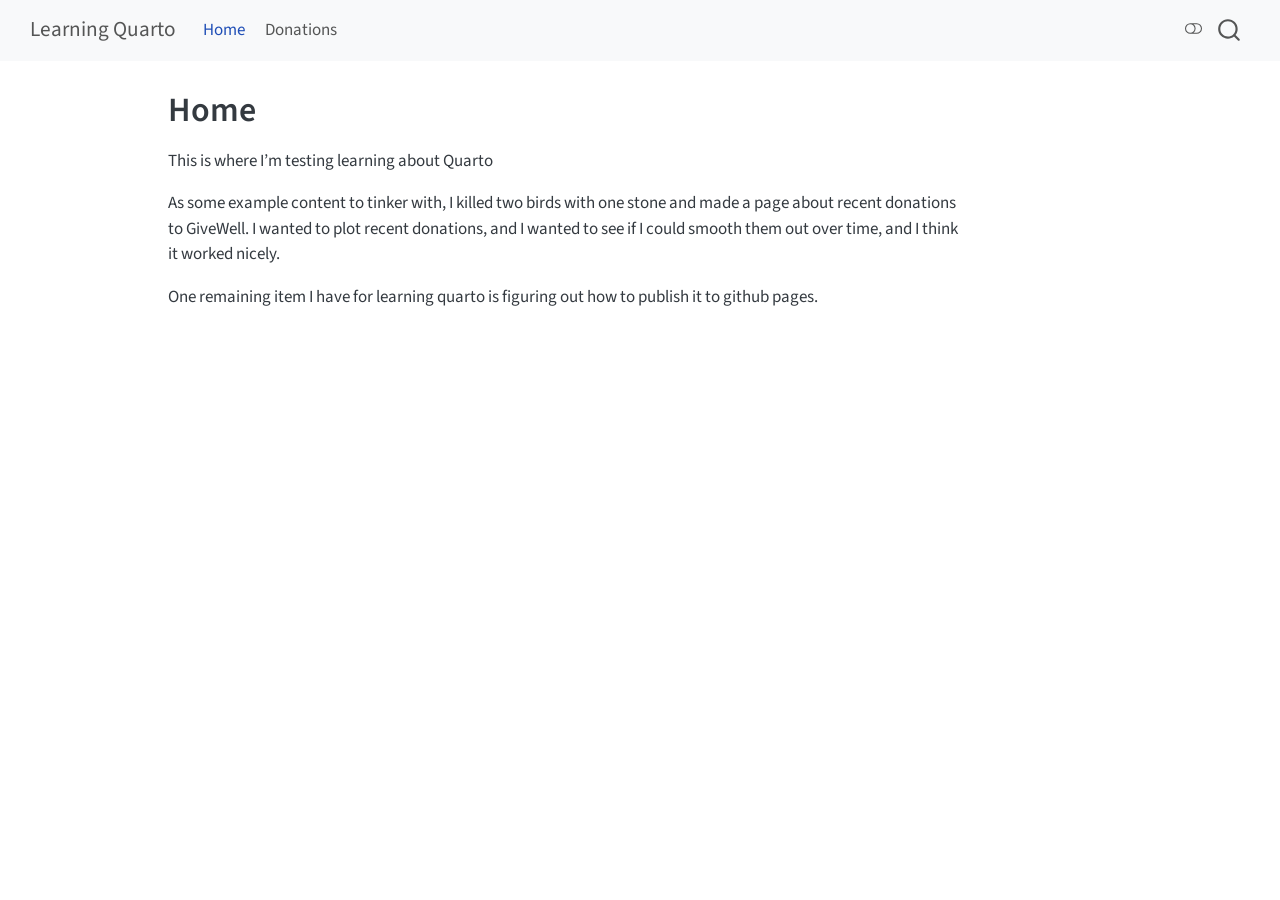
==== index.html @ 23b82c25 "Built site for gh-pages" ====
<!DOCTYPE html>
<html xmlns="http://www.w3.org/1999/xhtml" lang="en" xml:lang="en"><head>

<meta charset="utf-8">
<meta name="generator" content="quarto-1.6.32">

<meta name="viewport" content="width=device-width, initial-scale=1.0, user-scalable=yes">


<title>Home – Learning Quarto</title>
<style>
code{white-space: pre-wrap;}
span.smallcaps{font-variant: small-caps;}
div.columns{display: flex; gap: min(4vw, 1.5em);}
div.column{flex: auto; overflow-x: auto;}
div.hanging-indent{margin-left: 1.5em; text-indent: -1.5em;}
ul.task-list{list-style: none;}
ul.task-list li input[type="checkbox"] {
  width: 0.8em;
  margin: 0 0.8em 0.2em -1em; /* quarto-specific, see https://github.com/quarto-dev/quarto-cli/issues/4556 */ 
  vertical-align: middle;
}
</style>


<script src="site_libs/quarto-nav/quarto-nav.js"></script>
<script src="site_libs/quarto-nav/headroom.min.js"></script>
<script src="site_libs/clipboard/clipboard.min.js"></script>
<script src="site_libs/quarto-search/autocomplete.umd.js"></script>
<script src="site_libs/quarto-search/fuse.min.js"></script>
<script src="site_libs/quarto-search/quarto-search.js"></script>
<meta name="quarto:offset" content="./">
<script src="site_libs/quarto-html/quarto.js"></script>
<script src="site_libs/quarto-html/popper.min.js"></script>
<script src="site_libs/quarto-html/tippy.umd.min.js"></script>
<script src="site_libs/quarto-html/anchor.min.js"></script>
<link href="site_libs/quarto-html/tippy.css" rel="stylesheet">
<link href="site_libs/quarto-html/quarto-syntax-highlighting-2486e1f0a3ee9ee1fc393803a1361cdb.css" rel="stylesheet" class="quarto-color-scheme" id="quarto-text-highlighting-styles">
<link href="site_libs/quarto-html/quarto-syntax-highlighting-dark-6561bbde787c299e21493071c8edc6ff.css" rel="prefetch" class="quarto-color-scheme quarto-color-alternate" id="quarto-text-highlighting-styles">
<script src="site_libs/bootstrap/bootstrap.min.js"></script>
<link href="site_libs/bootstrap/bootstrap-icons.css" rel="stylesheet">
<link href="site_libs/bootstrap/bootstrap-5462d0dc975739fea4b7814f85fabdb2.min.css" rel="stylesheet" append-hash="true" class="quarto-color-scheme" id="quarto-bootstrap" data-mode="light">
<link href="site_libs/bootstrap/bootstrap-dark.min.css" rel="prefetch" class="quarto-color-scheme quarto-color-alternate" id="quarto-bootstrap" data-mode="dark">
<script id="quarto-search-options" type="application/json">{
  "location": "navbar",
  "copy-button": false,
  "collapse-after": 3,
  "panel-placement": "end",
  "type": "overlay",
  "limit": 50,
  "keyboard-shortcut": [
    "f",
    "/",
    "s"
  ],
  "show-item-context": false,
  "language": {
    "search-no-results-text": "No results",
    "search-matching-documents-text": "matching documents",
    "search-copy-link-title": "Copy link to search",
    "search-hide-matches-text": "Hide additional matches",
    "search-more-match-text": "more match in this document",
    "search-more-matches-text": "more matches in this document",
    "search-clear-button-title": "Clear",
    "search-text-placeholder": "",
    "search-detached-cancel-button-title": "Cancel",
    "search-submit-button-title": "Submit",
    "search-label": "Search"
  }
}</script>


<link rel="stylesheet" href="styles.css">
</head>

<body class="nav-fixed">

<div id="quarto-search-results"></div>
  <header id="quarto-header" class="headroom fixed-top">
    <nav class="navbar navbar-expand-lg " data-bs-theme="dark">
      <div class="navbar-container container-fluid">
      <div class="navbar-brand-container mx-auto">
    <a class="navbar-brand" href="./index.html">
    <span class="navbar-title">Learning Quarto</span>
    </a>
  </div>
            <div id="quarto-search" class="" title="Search"></div>
          <button class="navbar-toggler" type="button" data-bs-toggle="collapse" data-bs-target="#navbarCollapse" aria-controls="navbarCollapse" role="menu" aria-expanded="false" aria-label="Toggle navigation" onclick="if (window.quartoToggleHeadroom) { window.quartoToggleHeadroom(); }">
  <span class="navbar-toggler-icon"></span>
</button>
          <div class="collapse navbar-collapse" id="navbarCollapse">
            <ul class="navbar-nav navbar-nav-scroll me-auto">
  <li class="nav-item">
    <a class="nav-link active" href="./index.html" aria-current="page"> 
<span class="menu-text">Home</span></a>
  </li>  
  <li class="nav-item">
    <a class="nav-link" href="./donations.html"> 
<span class="menu-text">Donations</span></a>
  </li>  
</ul>
          </div> <!-- /navcollapse -->
            <div class="quarto-navbar-tools">
  <a href="" class="quarto-color-scheme-toggle quarto-navigation-tool  px-1" onclick="window.quartoToggleColorScheme(); return false;" title="Toggle dark mode"><i class="bi"></i></a>
</div>
      </div> <!-- /container-fluid -->
    </nav>
</header>
<!-- content -->
<div id="quarto-content" class="quarto-container page-columns page-rows-contents page-layout-article page-navbar">
<!-- sidebar -->
<!-- margin-sidebar -->
    <div id="quarto-margin-sidebar" class="sidebar margin-sidebar zindex-bottom">
        
    </div>
<!-- main -->
<main class="content" id="quarto-document-content">

<header id="title-block-header" class="quarto-title-block default">
<div class="quarto-title">
<h1 class="title">Home</h1>
</div>



<div class="quarto-title-meta">

    
  
    
  </div>
  


</header>


<p>This is where I’m testing learning about Quarto</p>
<p>As some example content to tinker with, I killed two birds with one stone and made a page about recent donations to GiveWell. I wanted to plot recent donations, and I wanted to see if I could smooth them out over time, and I think it worked nicely.</p>
<p>One remaining item I have for learning quarto is figuring out how to publish it to github pages.</p>



</main> <!-- /main -->
<script id="quarto-html-after-body" type="application/javascript">
window.document.addEventListener("DOMContentLoaded", function (event) {
  const toggleBodyColorMode = (bsSheetEl) => {
    const mode = bsSheetEl.getAttribute("data-mode");
    const bodyEl = window.document.querySelector("body");
    if (mode === "dark") {
      bodyEl.classList.add("quarto-dark");
      bodyEl.classList.remove("quarto-light");
    } else {
      bodyEl.classList.add("quarto-light");
      bodyEl.classList.remove("quarto-dark");
    }
  }
  const toggleBodyColorPrimary = () => {
    const bsSheetEl = window.document.querySelector("link#quarto-bootstrap");
    if (bsSheetEl) {
      toggleBodyColorMode(bsSheetEl);
    }
  }
  toggleBodyColorPrimary();  
  const disableStylesheet = (stylesheets) => {
    for (let i=0; i < stylesheets.length; i++) {
      const stylesheet = stylesheets[i];
      stylesheet.rel = 'prefetch';
    }
  }
  const enableStylesheet = (stylesheets) => {
    for (let i=0; i < stylesheets.length; i++) {
      const stylesheet = stylesheets[i];
      stylesheet.rel = 'stylesheet';
    }
  }
  const manageTransitions = (selector, allowTransitions) => {
    const els = window.document.querySelectorAll(selector);
    for (let i=0; i < els.length; i++) {
      const el = els[i];
      if (allowTransitions) {
        el.classList.remove('notransition');
      } else {
        el.classList.add('notransition');
      }
    }
  }
  const toggleGiscusIfUsed = (isAlternate, darkModeDefault) => {
    const baseTheme = document.querySelector('#giscus-base-theme')?.value ?? 'light';
    const alternateTheme = document.querySelector('#giscus-alt-theme')?.value ?? 'dark';
    let newTheme = '';
    if(darkModeDefault) {
      newTheme = isAlternate ? baseTheme : alternateTheme;
    } else {
      newTheme = isAlternate ? alternateTheme : baseTheme;
    }
    const changeGiscusTheme = () => {
      // From: https://github.com/giscus/giscus/issues/336
      const sendMessage = (message) => {
        const iframe = document.querySelector('iframe.giscus-frame');
        if (!iframe) return;
        iframe.contentWindow.postMessage({ giscus: message }, 'https://giscus.app');
      }
      sendMessage({
        setConfig: {
          theme: newTheme
        }
      });
    }
    const isGiscussLoaded = window.document.querySelector('iframe.giscus-frame') !== null;
    if (isGiscussLoaded) {
      changeGiscusTheme();
    }
  }
  const toggleColorMode = (alternate) => {
    // Switch the stylesheets
    const alternateStylesheets = window.document.querySelectorAll('link.quarto-color-scheme.quarto-color-alternate');
    manageTransitions('#quarto-margin-sidebar .nav-link', false);
    if (alternate) {
      enableStylesheet(alternateStylesheets);
      for (const sheetNode of alternateStylesheets) {
        if (sheetNode.id === "quarto-bootstrap") {
          toggleBodyColorMode(sheetNode);
        }
      }
    } else {
      disableStylesheet(alternateStylesheets);
      toggleBodyColorPrimary();
    }
    manageTransitions('#quarto-margin-sidebar .nav-link', true);
    // Switch the toggles
    const toggles = window.document.querySelectorAll('.quarto-color-scheme-toggle');
    for (let i=0; i < toggles.length; i++) {
      const toggle = toggles[i];
      if (toggle) {
        if (alternate) {
          toggle.classList.add("alternate");     
        } else {
          toggle.classList.remove("alternate");
        }
      }
    }
    // Hack to workaround the fact that safari doesn't
    // properly recolor the scrollbar when toggling (#1455)
    if (navigator.userAgent.indexOf('Safari') > 0 && navigator.userAgent.indexOf('Chrome') == -1) {
      manageTransitions("body", false);
      window.scrollTo(0, 1);
      setTimeout(() => {
        window.scrollTo(0, 0);
        manageTransitions("body", true);
      }, 40);  
    }
  }
  const isFileUrl = () => { 
    return window.location.protocol === 'file:';
  }
  const hasAlternateSentinel = () => {  
    let styleSentinel = getColorSchemeSentinel();
    if (styleSentinel !== null) {
      return styleSentinel === "alternate";
    } else {
      return false;
    }
  }
  const setStyleSentinel = (alternate) => {
    const value = alternate ? "alternate" : "default";
    if (!isFileUrl()) {
      window.localStorage.setItem("quarto-color-scheme", value);
    } else {
      localAlternateSentinel = value;
    }
  }
  const getColorSchemeSentinel = () => {
    if (!isFileUrl()) {
      const storageValue = window.localStorage.getItem("quarto-color-scheme");
      return storageValue != null ? storageValue : localAlternateSentinel;
    } else {
      return localAlternateSentinel;
    }
  }
  const darkModeDefault = false;
  let localAlternateSentinel = darkModeDefault ? 'alternate' : 'default';
  // Dark / light mode switch
  window.quartoToggleColorScheme = () => {
    // Read the current dark / light value 
    let toAlternate = !hasAlternateSentinel();
    toggleColorMode(toAlternate);
    setStyleSentinel(toAlternate);
    toggleGiscusIfUsed(toAlternate, darkModeDefault);
  };
  // Ensure there is a toggle, if there isn't float one in the top right
  if (window.document.querySelector('.quarto-color-scheme-toggle') === null) {
    const a = window.document.createElement('a');
    a.classList.add('top-right');
    a.classList.add('quarto-color-scheme-toggle');
    a.href = "";
    a.onclick = function() { try { window.quartoToggleColorScheme(); } catch {} return false; };
    const i = window.document.createElement("i");
    i.classList.add('bi');
    a.appendChild(i);
    window.document.body.appendChild(a);
  }
  // Switch to dark mode if need be
  if (hasAlternateSentinel()) {
    toggleColorMode(true);
  } else {
    toggleColorMode(false);
  }
  const icon = "";
  const anchorJS = new window.AnchorJS();
  anchorJS.options = {
    placement: 'right',
    icon: icon
  };
  anchorJS.add('.anchored');
  const isCodeAnnotation = (el) => {
    for (const clz of el.classList) {
      if (clz.startsWith('code-annotation-')) {                     
        return true;
      }
    }
    return false;
  }
  const onCopySuccess = function(e) {
    // button target
    const button = e.trigger;
    // don't keep focus
    button.blur();
    // flash "checked"
    button.classList.add('code-copy-button-checked');
    var currentTitle = button.getAttribute("title");
    button.setAttribute("title", "Copied!");
    let tooltip;
    if (window.bootstrap) {
      button.setAttribute("data-bs-toggle", "tooltip");
      button.setAttribute("data-bs-placement", "left");
      button.setAttribute("data-bs-title", "Copied!");
      tooltip = new bootstrap.Tooltip(button, 
        { trigger: "manual", 
          customClass: "code-copy-button-tooltip",
          offset: [0, -8]});
      tooltip.show();    
    }
    setTimeout(function() {
      if (tooltip) {
        tooltip.hide();
        button.removeAttribute("data-bs-title");
        button.removeAttribute("data-bs-toggle");
        button.removeAttribute("data-bs-placement");
      }
      button.setAttribute("title", currentTitle);
      button.classList.remove('code-copy-button-checked');
    }, 1000);
    // clear code selection
    e.clearSelection();
  }
  const getTextToCopy = function(trigger) {
      const codeEl = trigger.previousElementSibling.cloneNode(true);
      for (const childEl of codeEl.children) {
        if (isCodeAnnotation(childEl)) {
          childEl.remove();
        }
      }
      return codeEl.innerText;
  }
  const clipboard = new window.ClipboardJS('.code-copy-button:not([data-in-quarto-modal])', {
    text: getTextToCopy
  });
  clipboard.on('success', onCopySuccess);
  if (window.document.getElementById('quarto-embedded-source-code-modal')) {
    // For code content inside modals, clipBoardJS needs to be initialized with a container option
    // TODO: Check when it could be a function (https://github.com/zenorocha/clipboard.js/issues/860)
    const clipboardModal = new window.ClipboardJS('.code-copy-button[data-in-quarto-modal]', {
      text: getTextToCopy,
      container: window.document.getElementById('quarto-embedded-source-code-modal')
    });
    clipboardModal.on('success', onCopySuccess);
  }
    var localhostRegex = new RegExp(/^(?:http|https):\/\/localhost\:?[0-9]*\//);
    var mailtoRegex = new RegExp(/^mailto:/);
      var filterRegex = new RegExp("https:\/\/GSmithApps\.github\.io\/donations\/");
    var isInternal = (href) => {
        return filterRegex.test(href) || localhostRegex.test(href) || mailtoRegex.test(href);
    }
    // Inspect non-navigation links and adorn them if external
 	var links = window.document.querySelectorAll('a[href]:not(.nav-link):not(.navbar-brand):not(.toc-action):not(.sidebar-link):not(.sidebar-item-toggle):not(.pagination-link):not(.no-external):not([aria-hidden]):not(.dropdown-item):not(.quarto-navigation-tool):not(.about-link)');
    for (var i=0; i<links.length; i++) {
      const link = links[i];
      if (!isInternal(link.href)) {
        // undo the damage that might have been done by quarto-nav.js in the case of
        // links that we want to consider external
        if (link.dataset.originalHref !== undefined) {
          link.href = link.dataset.originalHref;
        }
      }
    }
  function tippyHover(el, contentFn, onTriggerFn, onUntriggerFn) {
    const config = {
      allowHTML: true,
      maxWidth: 500,
      delay: 100,
      arrow: false,
      appendTo: function(el) {
          return el.parentElement;
      },
      interactive: true,
      interactiveBorder: 10,
      theme: 'quarto',
      placement: 'bottom-start',
    };
    if (contentFn) {
      config.content = contentFn;
    }
    if (onTriggerFn) {
      config.onTrigger = onTriggerFn;
    }
    if (onUntriggerFn) {
      config.onUntrigger = onUntriggerFn;
    }
    window.tippy(el, config); 
  }
  const noterefs = window.document.querySelectorAll('a[role="doc-noteref"]');
  for (var i=0; i<noterefs.length; i++) {
    const ref = noterefs[i];
    tippyHover(ref, function() {
      // use id or data attribute instead here
      let href = ref.getAttribute('data-footnote-href') || ref.getAttribute('href');
      try { href = new URL(href).hash; } catch {}
      const id = href.replace(/^#\/?/, "");
      const note = window.document.getElementById(id);
      if (note) {
        return note.innerHTML;
      } else {
        return "";
      }
    });
  }
  const xrefs = window.document.querySelectorAll('a.quarto-xref');
  const processXRef = (id, note) => {
    // Strip column container classes
    const stripColumnClz = (el) => {
      el.classList.remove("page-full", "page-columns");
      if (el.children) {
        for (const child of el.children) {
          stripColumnClz(child);
        }
      }
    }
    stripColumnClz(note)
    if (id === null || id.startsWith('sec-')) {
      // Special case sections, only their first couple elements
      const container = document.createElement("div");
      if (note.children && note.children.length > 2) {
        container.appendChild(note.children[0].cloneNode(true));
        for (let i = 1; i < note.children.length; i++) {
          const child = note.children[i];
          if (child.tagName === "P" && child.innerText === "") {
            continue;
          } else {
            container.appendChild(child.cloneNode(true));
            break;
          }
        }
        if (window.Quarto?.typesetMath) {
          window.Quarto.typesetMath(container);
        }
        return container.innerHTML
      } else {
        if (window.Quarto?.typesetMath) {
          window.Quarto.typesetMath(note);
        }
        return note.innerHTML;
      }
    } else {
      // Remove any anchor links if they are present
      const anchorLink = note.querySelector('a.anchorjs-link');
      if (anchorLink) {
        anchorLink.remove();
      }
      if (window.Quarto?.typesetMath) {
        window.Quarto.typesetMath(note);
      }
      // TODO in 1.5, we should make sure this works without a callout special case
      if (note.classList.contains("callout")) {
        return note.outerHTML;
      } else {
        return note.innerHTML;
      }
    }
  }
  for (var i=0; i<xrefs.length; i++) {
    const xref = xrefs[i];
    tippyHover(xref, undefined, function(instance) {
      instance.disable();
      let url = xref.getAttribute('href');
      let hash = undefined; 
      if (url.startsWith('#')) {
        hash = url;
      } else {
        try { hash = new URL(url).hash; } catch {}
      }
      if (hash) {
        const id = hash.replace(/^#\/?/, "");
        const note = window.document.getElementById(id);
        if (note !== null) {
          try {
            const html = processXRef(id, note.cloneNode(true));
            instance.setContent(html);
          } finally {
            instance.enable();
            instance.show();
          }
        } else {
          // See if we can fetch this
          fetch(url.split('#')[0])
          .then(res => res.text())
          .then(html => {
            const parser = new DOMParser();
            const htmlDoc = parser.parseFromString(html, "text/html");
            const note = htmlDoc.getElementById(id);
            if (note !== null) {
              const html = processXRef(id, note);
              instance.setContent(html);
            } 
          }).finally(() => {
            instance.enable();
            instance.show();
          });
        }
      } else {
        // See if we can fetch a full url (with no hash to target)
        // This is a special case and we should probably do some content thinning / targeting
        fetch(url)
        .then(res => res.text())
        .then(html => {
          const parser = new DOMParser();
          const htmlDoc = parser.parseFromString(html, "text/html");
          const note = htmlDoc.querySelector('main.content');
          if (note !== null) {
            // This should only happen for chapter cross references
            // (since there is no id in the URL)
            // remove the first header
            if (note.children.length > 0 && note.children[0].tagName === "HEADER") {
              note.children[0].remove();
            }
            const html = processXRef(null, note);
            instance.setContent(html);
          } 
        }).finally(() => {
          instance.enable();
          instance.show();
        });
      }
    }, function(instance) {
    });
  }
      let selectedAnnoteEl;
      const selectorForAnnotation = ( cell, annotation) => {
        let cellAttr = 'data-code-cell="' + cell + '"';
        let lineAttr = 'data-code-annotation="' +  annotation + '"';
        const selector = 'span[' + cellAttr + '][' + lineAttr + ']';
        return selector;
      }
      const selectCodeLines = (annoteEl) => {
        const doc = window.document;
        const targetCell = annoteEl.getAttribute("data-target-cell");
        const targetAnnotation = annoteEl.getAttribute("data-target-annotation");
        const annoteSpan = window.document.querySelector(selectorForAnnotation(targetCell, targetAnnotation));
        const lines = annoteSpan.getAttribute("data-code-lines").split(",");
        const lineIds = lines.map((line) => {
          return targetCell + "-" + line;
        })
        let top = null;
        let height = null;
        let parent = null;
        if (lineIds.length > 0) {
            //compute the position of the single el (top and bottom and make a div)
            const el = window.document.getElementById(lineIds[0]);
            top = el.offsetTop;
            height = el.offsetHeight;
            parent = el.parentElement.parentElement;
          if (lineIds.length > 1) {
            const lastEl = window.document.getElementById(lineIds[lineIds.length - 1]);
            const bottom = lastEl.offsetTop + lastEl.offsetHeight;
            height = bottom - top;
          }
          if (top !== null && height !== null && parent !== null) {
            // cook up a div (if necessary) and position it 
            let div = window.document.getElementById("code-annotation-line-highlight");
            if (div === null) {
              div = window.document.createElement("div");
              div.setAttribute("id", "code-annotation-line-highlight");
              div.style.position = 'absolute';
              parent.appendChild(div);
            }
            div.style.top = top - 2 + "px";
            div.style.height = height + 4 + "px";
            div.style.left = 0;
            let gutterDiv = window.document.getElementById("code-annotation-line-highlight-gutter");
            if (gutterDiv === null) {
              gutterDiv = window.document.createElement("div");
              gutterDiv.setAttribute("id", "code-annotation-line-highlight-gutter");
              gutterDiv.style.position = 'absolute';
              const codeCell = window.document.getElementById(targetCell);
              const gutter = codeCell.querySelector('.code-annotation-gutter');
              gutter.appendChild(gutterDiv);
            }
            gutterDiv.style.top = top - 2 + "px";
            gutterDiv.style.height = height + 4 + "px";
          }
          selectedAnnoteEl = annoteEl;
        }
      };
      const unselectCodeLines = () => {
        const elementsIds = ["code-annotation-line-highlight", "code-annotation-line-highlight-gutter"];
        elementsIds.forEach((elId) => {
          const div = window.document.getElementById(elId);
          if (div) {
            div.remove();
          }
        });
        selectedAnnoteEl = undefined;
      };
        // Handle positioning of the toggle
    window.addEventListener(
      "resize",
      throttle(() => {
        elRect = undefined;
        if (selectedAnnoteEl) {
          selectCodeLines(selectedAnnoteEl);
        }
      }, 10)
    );
    function throttle(fn, ms) {
    let throttle = false;
    let timer;
      return (...args) => {
        if(!throttle) { // first call gets through
            fn.apply(this, args);
            throttle = true;
        } else { // all the others get throttled
            if(timer) clearTimeout(timer); // cancel #2
            timer = setTimeout(() => {
              fn.apply(this, args);
              timer = throttle = false;
            }, ms);
        }
      };
    }
      // Attach click handler to the DT
      const annoteDls = window.document.querySelectorAll('dt[data-target-cell]');
      for (const annoteDlNode of annoteDls) {
        annoteDlNode.addEventListener('click', (event) => {
          const clickedEl = event.target;
          if (clickedEl !== selectedAnnoteEl) {
            unselectCodeLines();
            const activeEl = window.document.querySelector('dt[data-target-cell].code-annotation-active');
            if (activeEl) {
              activeEl.classList.remove('code-annotation-active');
            }
            selectCodeLines(clickedEl);
            clickedEl.classList.add('code-annotation-active');
          } else {
            // Unselect the line
            unselectCodeLines();
            clickedEl.classList.remove('code-annotation-active');
          }
        });
      }
  const findCites = (el) => {
    const parentEl = el.parentElement;
    if (parentEl) {
      const cites = parentEl.dataset.cites;
      if (cites) {
        return {
          el,
          cites: cites.split(' ')
        };
      } else {
        return findCites(el.parentElement)
      }
    } else {
      return undefined;
    }
  };
  var bibliorefs = window.document.querySelectorAll('a[role="doc-biblioref"]');
  for (var i=0; i<bibliorefs.length; i++) {
    const ref = bibliorefs[i];
    const citeInfo = findCites(ref);
    if (citeInfo) {
      tippyHover(citeInfo.el, function() {
        var popup = window.document.createElement('div');
        citeInfo.cites.forEach(function(cite) {
          var citeDiv = window.document.createElement('div');
          citeDiv.classList.add('hanging-indent');
          citeDiv.classList.add('csl-entry');
          var biblioDiv = window.document.getElementById('ref-' + cite);
          if (biblioDiv) {
            citeDiv.innerHTML = biblioDiv.innerHTML;
          }
          popup.appendChild(citeDiv);
        });
        return popup.innerHTML;
      });
    }
  }
});
</script>
</div> <!-- /content -->




</body></html>
---- site_libs/quarto-html/tippy.css ----
.tippy-box[data-animation=fade][data-state=hidden]{opacity:0}[data-tippy-root]{max-width:calc(100vw - 10px)}.tippy-box{position:relative;background-color:#333;color:#fff;border-radius:4px;font-size:14px;line-height:1.4;white-space:normal;outline:0;transition-property:transform,visibility,opacity}.tippy-box[data-placement^=top]>.tippy-arrow{bottom:0}.tippy-box[data-placement^=top]>.tippy-arrow:before{bottom:-7px;left:0;border-width:8px 8px 0;border-top-color:initial;transform-origin:center top}.tippy-box[data-placement^=bottom]>.tippy-arrow{top:0}.tippy-box[data-placement^=bottom]>.tippy-arrow:before{top:-7px;left:0;border-width:0 8px 8px;border-bottom-color:initial;transform-origin:center bottom}.tippy-box[data-placement^=left]>.tippy-arrow{right:0}.tippy-box[data-placement^=left]>.tippy-arrow:before{border-width:8px 0 8px 8px;border-left-color:initial;right:-7px;transform-origin:center left}.tippy-box[data-placement^=right]>.tippy-arrow{left:0}.tippy-box[data-placement^=right]>.tippy-arrow:before{left:-7px;border-width:8px 8px 8px 0;border-right-color:initial;transform-origin:center right}.tippy-box[data-inertia][data-state=visible]{transition-timing-function:cubic-bezier(.54,1.5,.38,1.11)}.tippy-arrow{width:16px;height:16px;color:#333}.tippy-arrow:before{content:"";position:absolute;border-color:transparent;border-style:solid}.tippy-content{position:relative;padding:5px 9px;z-index:1}
---- site_libs/quarto-html/quarto-syntax-highlighting-2486e1f0a3ee9ee1fc393803a1361cdb.css ----
/* quarto syntax highlight colors */
:root {
  --quarto-hl-ot-color: #003B4F;
  --quarto-hl-at-color: #657422;
  --quarto-hl-ss-color: #20794D;
  --quarto-hl-an-color: #5E5E5E;
  --quarto-hl-fu-color: #4758AB;
  --quarto-hl-st-color: #20794D;
  --quarto-hl-cf-color: #003B4F;
  --quarto-hl-op-color: #5E5E5E;
  --quarto-hl-er-color: #AD0000;
  --quarto-hl-bn-color: #AD0000;
  --quarto-hl-al-color: #AD0000;
  --quarto-hl-va-color: #111111;
  --quarto-hl-bu-color: inherit;
  --quarto-hl-ex-color: inherit;
  --quarto-hl-pp-color: #AD0000;
  --quarto-hl-in-color: #5E5E5E;
  --quarto-hl-vs-color: #20794D;
  --quarto-hl-wa-color: #5E5E5E;
  --quarto-hl-do-color: #5E5E5E;
  --quarto-hl-im-color: #00769E;
  --quarto-hl-ch-color: #20794D;
  --quarto-hl-dt-color: #AD0000;
  --quarto-hl-fl-color: #AD0000;
  --quarto-hl-co-color: #5E5E5E;
  --quarto-hl-cv-color: #5E5E5E;
  --quarto-hl-cn-color: #8f5902;
  --quarto-hl-sc-color: #5E5E5E;
  --quarto-hl-dv-color: #AD0000;
  --quarto-hl-kw-color: #003B4F;
}

/* other quarto variables */
:root {
  --quarto-font-monospace: SFMono-Regular, Menlo, Monaco, Consolas, "Liberation Mono", "Courier New", monospace;
}

pre > code.sourceCode > span {
  color: #003B4F;
}

code span {
  color: #003B4F;
}

code.sourceCode > span {
  color: #003B4F;
}

div.sourceCode,
div.sourceCode pre.sourceCode {
  color: #003B4F;
}

code span.ot {
  color: #003B4F;
  font-style: inherit;
}

code span.at {
  color: #657422;
  font-style: inherit;
}

code span.ss {
  color: #20794D;
  font-style: inherit;
}

code span.an {
  color: #5E5E5E;
  font-style: inherit;
}

code span.fu {
  color: #4758AB;
  font-style: inherit;
}

code span.st {
  color: #20794D;
  font-style: inherit;
}

code span.cf {
  color: #003B4F;
  font-weight: bold;
  font-style: inherit;
}

code span.op {
  color: #5E5E5E;
  font-style: inherit;
}

code span.er {
  color: #AD0000;
  font-style: inherit;
}

code span.bn {
  color: #AD0000;
  font-style: inherit;
}

code span.al {
  color: #AD0000;
  font-style: inherit;
}

code span.va {
  color: #111111;
  font-style: inherit;
}

code span.bu {
  font-style: inherit;
}

code span.ex {
  font-style: inherit;
}

code span.pp {
  color: #AD0000;
  font-style: inherit;
}

code span.in {
  color: #5E5E5E;
  font-style: inherit;
}

code span.vs {
  color: #20794D;
  font-style: inherit;
}

code span.wa {
  color: #5E5E5E;
  font-style: italic;
}

code span.do {
  color: #5E5E5E;
  font-style: italic;
}

code span.im {
  color: #00769E;
  font-style: inherit;
}

code span.ch {
  color: #20794D;
  font-style: inherit;
}

code span.dt {
  color: #AD0000;
  font-style: inherit;
}

code span.fl {
  color: #AD0000;
  font-style: inherit;
}

code span.co {
  color: #5E5E5E;
  font-style: inherit;
}

code span.cv {
  color: #5E5E5E;
  font-style: italic;
}

code span.cn {
  color: #8f5902;
  font-style: inherit;
}

code span.sc {
  color: #5E5E5E;
  font-style: inherit;
}

code span.dv {
  color: #AD0000;
  font-style: inherit;
}

code span.kw {
  color: #003B4F;
  font-weight: bold;
  font-style: inherit;
}

.prevent-inlining {
  content: "</";
}

/*# sourceMappingURL=b94514f873b6ebc3b38fab26346a7c13.css.map */
---- site_libs/quarto-html/quarto-syntax-highlighting-dark-6561bbde787c299e21493071c8edc6ff.css ----
/* quarto syntax highlight colors */
:root {
  --quarto-hl-al-color: #f07178;
  --quarto-hl-an-color: #d4d0ab;
  --quarto-hl-at-color: #00e0e0;
  --quarto-hl-bn-color: #d4d0ab;
  --quarto-hl-bu-color: #abe338;
  --quarto-hl-ch-color: #abe338;
  --quarto-hl-co-color: #f8f8f2;
  --quarto-hl-cv-color: #ffd700;
  --quarto-hl-cn-color: #ffd700;
  --quarto-hl-cf-color: #ffa07a;
  --quarto-hl-dt-color: #ffa07a;
  --quarto-hl-dv-color: #d4d0ab;
  --quarto-hl-do-color: #f8f8f2;
  --quarto-hl-er-color: #f07178;
  --quarto-hl-ex-color: #00e0e0;
  --quarto-hl-fl-color: #d4d0ab;
  --quarto-hl-fu-color: #ffa07a;
  --quarto-hl-im-color: #abe338;
  --quarto-hl-in-color: #d4d0ab;
  --quarto-hl-kw-color: #ffa07a;
  --quarto-hl-op-color: #ffa07a;
  --quarto-hl-ot-color: #00e0e0;
  --quarto-hl-pp-color: #dcc6e0;
  --quarto-hl-re-color: #00e0e0;
  --quarto-hl-sc-color: #abe338;
  --quarto-hl-ss-color: #abe338;
  --quarto-hl-st-color: #abe338;
  --quarto-hl-va-color: #00e0e0;
  --quarto-hl-vs-color: #abe338;
  --quarto-hl-wa-color: #dcc6e0;
}

/* other quarto variables */
:root {
  --quarto-font-monospace: SFMono-Regular, Menlo, Monaco, Consolas, "Liberation Mono", "Courier New", monospace;
}

code span.al {
  background-color: #2a0f15;
  font-weight: bold;
  color: #f07178;
}

code span.an {
  color: #d4d0ab;
}

code span.at {
  color: #00e0e0;
}

code span.bn {
  color: #d4d0ab;
}

code span.bu {
  color: #abe338;
}

code span.ch {
  color: #abe338;
}

code span.co {
  font-style: italic;
  color: #f8f8f2;
}

code span.cv {
  color: #ffd700;
}

code span.cn {
  color: #ffd700;
}

code span.cf {
  font-weight: bold;
  color: #ffa07a;
}

code span.dt {
  color: #ffa07a;
}

code span.dv {
  color: #d4d0ab;
}

code span.do {
  color: #f8f8f2;
}

code span.er {
  color: #f07178;
  text-decoration: underline;
}

code span.ex {
  font-weight: bold;
  color: #00e0e0;
}

code span.fl {
  color: #d4d0ab;
}

code span.fu {
  color: #ffa07a;
}

code span.im {
  color: #abe338;
}

code span.in {
  color: #d4d0ab;
}

code span.kw {
  font-weight: bold;
  color: #ffa07a;
}

pre > code.sourceCode > span {
  color: #f8f8f2;
}

code span {
  color: #f8f8f2;
}

code.sourceCode > span {
  color: #f8f8f2;
}

div.sourceCode,
div.sourceCode pre.sourceCode {
  color: #f8f8f2;
}

code span.op {
  color: #ffa07a;
}

code span.ot {
  color: #00e0e0;
}

code span.pp {
  color: #dcc6e0;
}

code span.re {
  background-color: #f8f8f2;
  color: #00e0e0;
}

code span.sc {
  color: #abe338;
}

code span.ss {
  color: #abe338;
}

code span.st {
  color: #abe338;
}

code span.va {
  color: #00e0e0;
}

code span.vs {
  color: #abe338;
}

code span.wa {
  color: #dcc6e0;
}

.prevent-inlining {
  content: "</";
}

/*# sourceMappingURL=57d8a8161c506fdf63dfcc181aae992d.css.map */
---- styles.css ----
/* css styles */
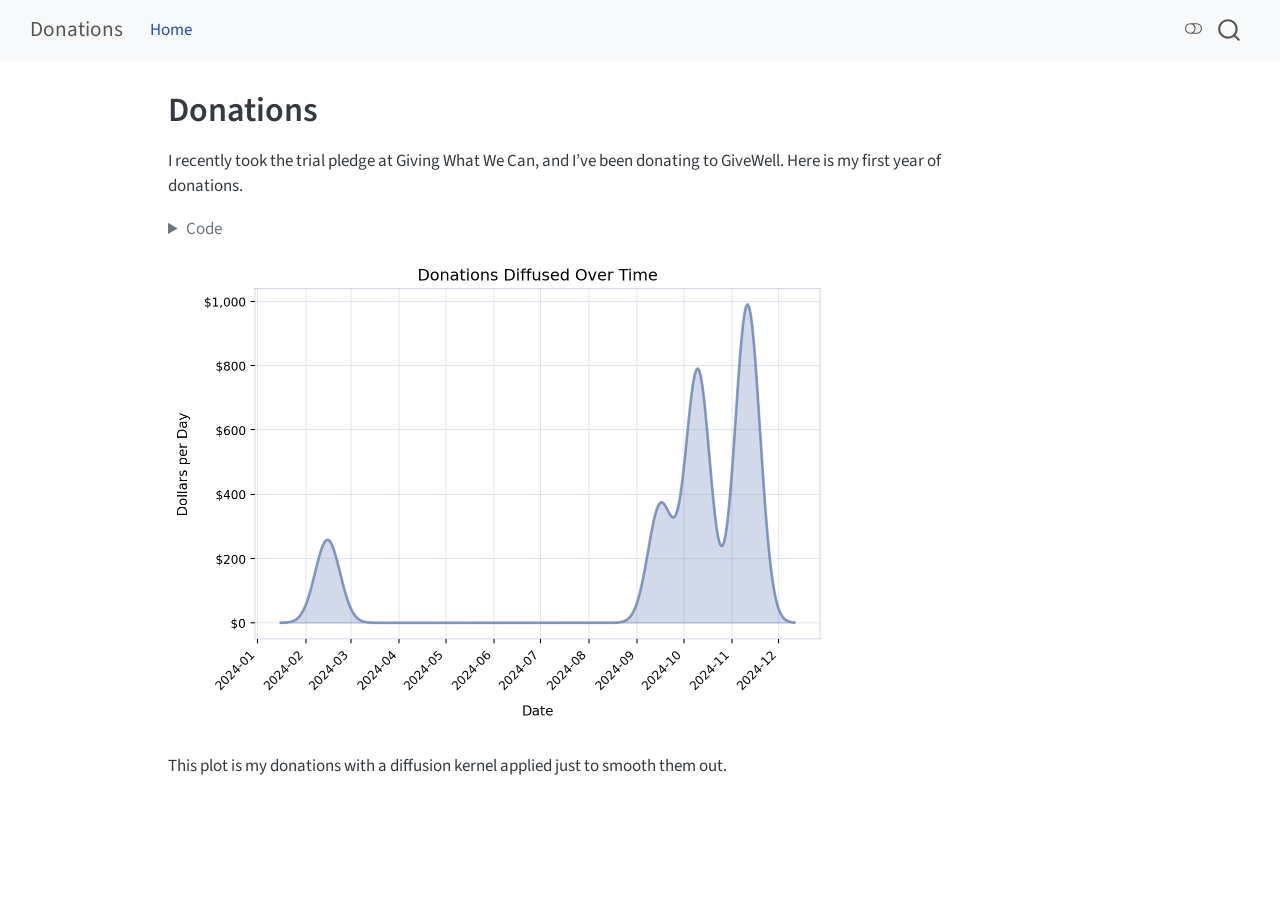
==== commit abd0fc78: "Built site for gh-pages" ====
--- a/index.html
+++ b/index.html
@@ -7,7 +7,7 @@
 <meta name="viewport" content="width=device-width, initial-scale=1.0, user-scalable=yes">
 
 
-<title>Home – Learning Quarto</title>
+<title>Donations</title>
 <style>
 code{white-space: pre-wrap;}
 span.smallcaps{font-variant: small-caps;}
@@ -19,6 +19,40 @@
   width: 0.8em;
   margin: 0 0.8em 0.2em -1em; /* quarto-specific, see https://github.com/quarto-dev/quarto-cli/issues/4556 */ 
   vertical-align: middle;
+}
+/* CSS for syntax highlighting */
+pre > code.sourceCode { white-space: pre; position: relative; }
+pre > code.sourceCode > span { line-height: 1.25; }
+pre > code.sourceCode > span:empty { height: 1.2em; }
+.sourceCode { overflow: visible; }
+code.sourceCode > span { color: inherit; text-decoration: inherit; }
+div.sourceCode { margin: 1em 0; }
+pre.sourceCode { margin: 0; }
+@media screen {
+div.sourceCode { overflow: auto; }
+}
+@media print {
+pre > code.sourceCode { white-space: pre-wrap; }
+pre > code.sourceCode > span { display: inline-block; text-indent: -5em; padding-left: 5em; }
+}
+pre.numberSource code
+  { counter-reset: source-line 0; }
+pre.numberSource code > span
+  { position: relative; left: -4em; counter-increment: source-line; }
+pre.numberSource code > span > a:first-child::before
+  { content: counter(source-line);
+    position: relative; left: -1em; text-align: right; vertical-align: baseline;
+    border: none; display: inline-block;
+    -webkit-touch-callout: none; -webkit-user-select: none;
+    -khtml-user-select: none; -moz-user-select: none;
+    -ms-user-select: none; user-select: none;
+    padding: 0 4px; width: 4em;
+  }
+pre.numberSource { margin-left: 3em;  padding-left: 4px; }
+div.sourceCode
+  {   }
+@media screen {
+pre > code.sourceCode > span > a:first-child::before { text-decoration: underline; }
 }
 </style>
 
@@ -81,7 +115,7 @@
       <div class="navbar-container container-fluid">
       <div class="navbar-brand-container mx-auto">
     <a class="navbar-brand" href="./index.html">
-    <span class="navbar-title">Learning Quarto</span>
+    <span class="navbar-title">Donations</span>
     </a>
   </div>
             <div id="quarto-search" class="" title="Search"></div>
@@ -93,10 +127,6 @@
   <li class="nav-item">
     <a class="nav-link active" href="./index.html" aria-current="page"> 
 <span class="menu-text">Home</span></a>
-  </li>  
-  <li class="nav-item">
-    <a class="nav-link" href="./donations.html"> 
-<span class="menu-text">Donations</span></a>
   </li>  
 </ul>
           </div> <!-- /navcollapse -->
@@ -118,7 +148,7 @@
 
 <header id="title-block-header" class="quarto-title-block default">
 <div class="quarto-title">
-<h1 class="title">Home</h1>
+<h1 class="title">Donations</h1>
 </div>
 
 
@@ -135,9 +165,33 @@
 </header>
 
 
-<p>This is where I’m testing learning about Quarto</p>
-<p>As some example content to tinker with, I killed two birds with one stone and made a page about recent donations to GiveWell. I wanted to plot recent donations, and I wanted to see if I could smooth them out over time, and I think it worked nicely.</p>
-<p>One remaining item I have for learning quarto is figuring out how to publish it to github pages.</p>
+<p>I recently took the trial pledge at Giving What We Can, and I’ve been donating to GiveWell. Here is my first year of donations.</p>
+<div id="52fcdfbd" class="cell" data-execution_count="1">
+<details class="code-fold">
+<summary>Code</summary>
+<div class="sourceCode cell-code" id="cb1"><pre class="sourceCode python code-with-copy"><code class="sourceCode python"><span id="cb1-1"><a href="#cb1-1" aria-hidden="true" tabindex="-1"></a><span class="im">from</span> graph_donations <span class="im">import</span> Donation, graph_donations</span>
+<span id="cb1-2"><a href="#cb1-2" aria-hidden="true" tabindex="-1"></a><span class="im">from</span> datetime <span class="im">import</span> date</span>
+<span id="cb1-3"><a href="#cb1-3" aria-hidden="true" tabindex="-1"></a></span>
+<span id="cb1-4"><a href="#cb1-4" aria-hidden="true" tabindex="-1"></a>graph_donations(</span>
+<span id="cb1-5"><a href="#cb1-5" aria-hidden="true" tabindex="-1"></a>  sigma<span class="op">=</span><span class="dv">8</span>, <span class="co"># controls spread of the diffusion (in days)</span></span>
+<span id="cb1-6"><a href="#cb1-6" aria-hidden="true" tabindex="-1"></a>  padding_days<span class="op">=</span><span class="dv">30</span>,</span>
+<span id="cb1-7"><a href="#cb1-7" aria-hidden="true" tabindex="-1"></a>  donations<span class="op">=</span>[</span>
+<span id="cb1-8"><a href="#cb1-8" aria-hidden="true" tabindex="-1"></a>    Donation(date(<span class="dv">2024</span>, <span class="dv">2</span>, <span class="dv">15</span>), <span class="fl">5181.30</span>),</span>
+<span id="cb1-9"><a href="#cb1-9" aria-hidden="true" tabindex="-1"></a>    Donation(date(<span class="dv">2024</span>, <span class="dv">9</span>, <span class="dv">16</span>), <span class="fl">7318.04</span>),</span>
+<span id="cb1-10"><a href="#cb1-10" aria-hidden="true" tabindex="-1"></a>    Donation(date(<span class="dv">2024</span>, <span class="dv">10</span>, <span class="dv">10</span>), <span class="fl">15774.05</span>),</span>
+<span id="cb1-11"><a href="#cb1-11" aria-hidden="true" tabindex="-1"></a>    Donation(date(<span class="dv">2024</span>, <span class="dv">11</span>, <span class="dv">11</span>), <span class="fl">13548.43</span> <span class="op">+</span> <span class="fl">6305.20</span>),</span>
+<span id="cb1-12"><a href="#cb1-12" aria-hidden="true" tabindex="-1"></a>  ]</span>
+<span id="cb1-13"><a href="#cb1-13" aria-hidden="true" tabindex="-1"></a>)<span class="op">;</span></span></code><button title="Copy to Clipboard" class="code-copy-button"><i class="bi"></i></button></pre></div>
+</details>
+<div class="cell-output cell-output-display">
+<div>
+<figure class="figure">
+<p><img src="index_files/figure-html/cell-2-output-1.png" width="661" height="469" class="figure-img"></p>
+</figure>
+</div>
+</div>
+</div>
+<p>This plot is my donations with a diffusion kernel applied just to smooth them out.</p>
 
 
 
